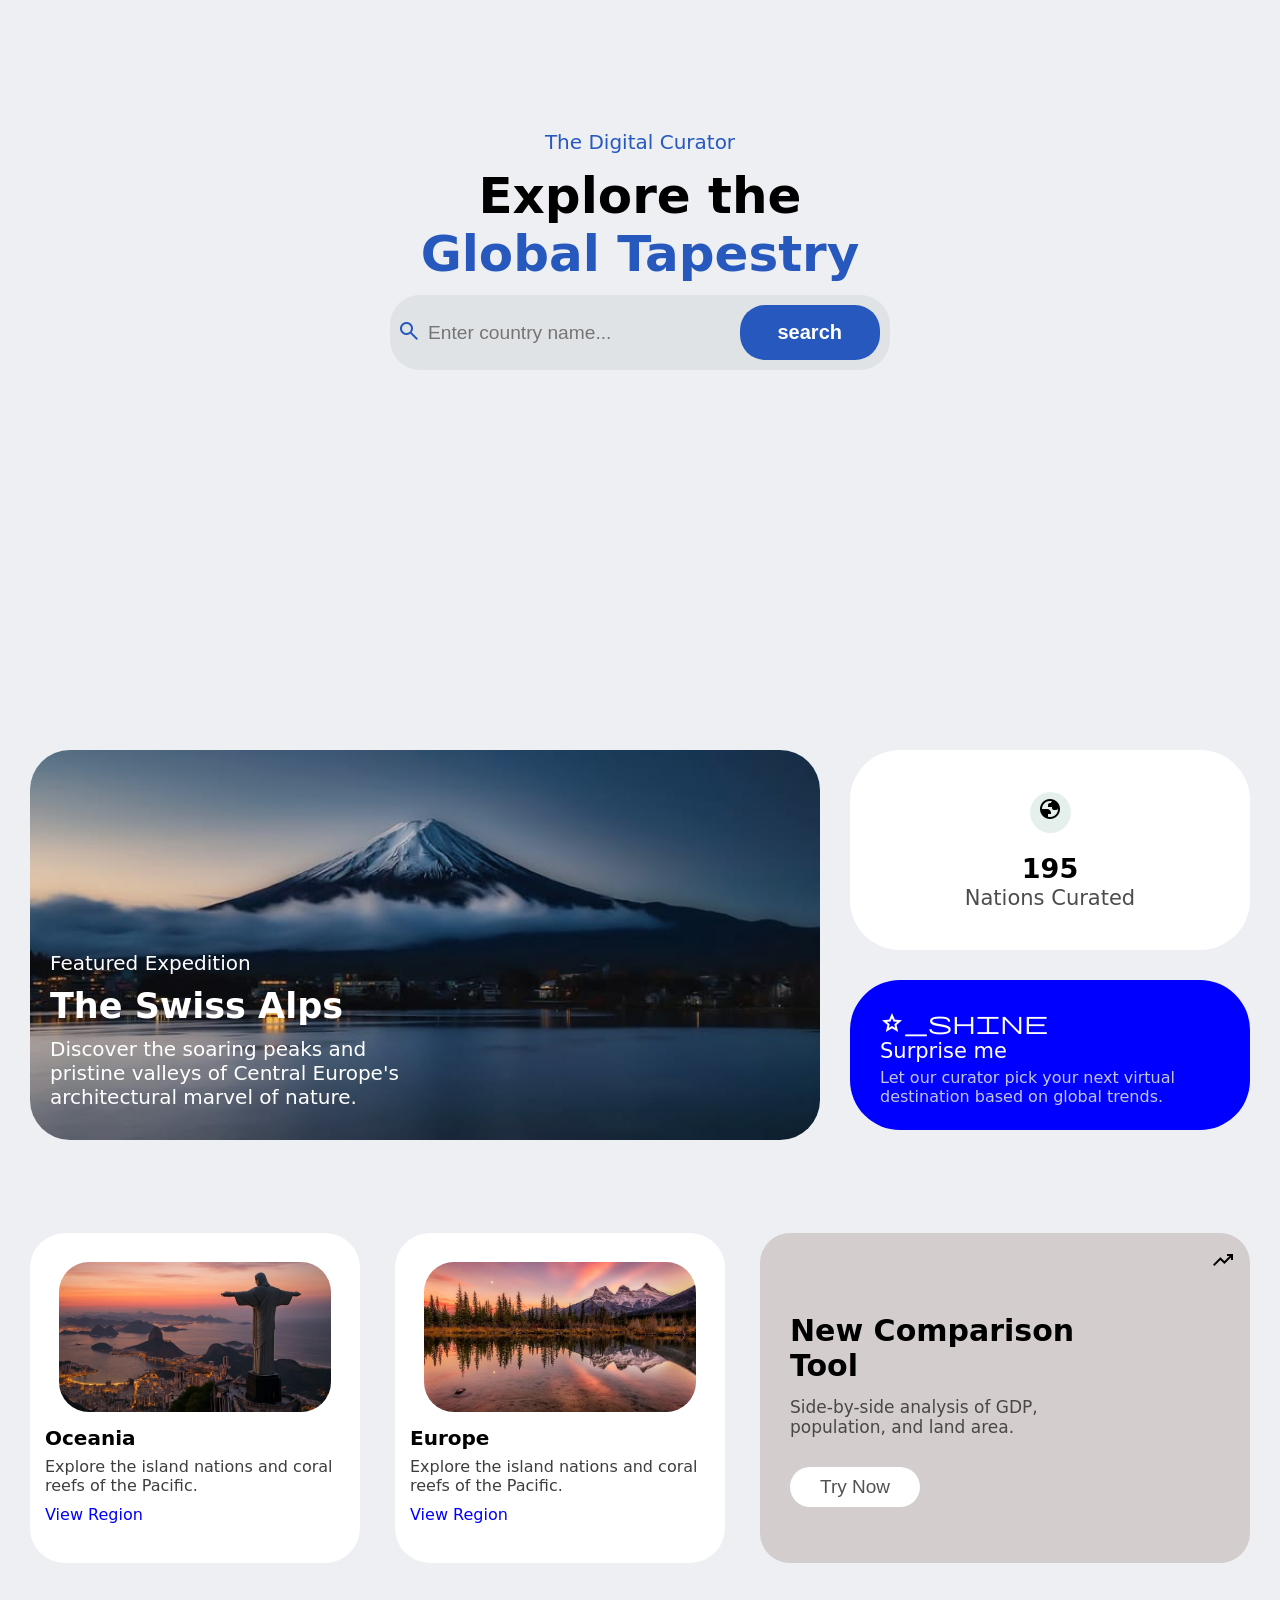
==== index.html @ da2cc4c3 "adding features" ====
<!DOCTYPE html>
<html lang="en">
<head>
    <meta charset="UTF-8">
    <meta name="viewport" content="width=device-width, initial-scale=1.0">
    <title>country finder</title>
    <link rel="stylesheet" href="style.css">
    <link href="https://fonts.googleapis.com/css2?family=Material+Icons" rel="stylesheet">
    <link href="https://fonts.googleapis.com/css2?family=Material+Symbols+Outlined" rel="stylesheet">
</head>
<body>

    <!-- search section -->
    <section class="searchsection">
        <div class="searchsection-child">
            <p class="searchsection-child-p">The Digital Curator</p>
            <h2>Explore the  <span>Global Tapestry</span></h2>
            <div class="searchbox">
                <p><span class="material-symbols-outlined">search</span></p>
                <input type="search" placeholder="Enter country name...">
                <button>search</button>
            </div>
        </div>
    </section>
    <!-- The Swiss Alps -->
     <section class="The-Swiss-Alps-section">
        <div class="The-Swiss-Alps-parent">
            <div class="The-Swiss-Alps-child">
                <div class="The-Swiss-Alps-child1-child">
                    <h5>Featured Expedition</h5>
                    <h2>The Swiss Alps</h2>
                    <p>Discover the soaring peaks and pristine valleys of Central Europe's architectural marvel of nature.</p>
                </div>
            </div>
            <div class="The-Swiss-Alps-child">
                <div class="The-Swiss-Alps-card">
                    <div class="earthicon"><span id="earthicon" class="material-symbols-outlined">globe</span></div>
                    <p class="earth-no">195</p>
                    <p class="nation-curated">Nations Curated</p>
                </div>
                <div class="The-Swiss-Alps-card">
                    <p class="ai-icon"><span class="material-symbols-outlined">star_shine</span></p>
                    <p class="Surprise-Me">Surprise me</p>
                    <p class="Surprise-Me-bio">Let our curator pick your next virtual destination based on global trends.</p>               
                </div>
            </div>
        </div>
     </section>
     <section class="section-3">
        <div class="section-3-container">
            <div class="section-3-card">
                <div class="nature-view"></div>
                <p class="region-name">Oceania</p>
                <p class="region-bio">Explore the island nations and coral reefs of the Pacific.</p>
                <p class="region-link">View Region</p>
            </div>
            <div class="section-3-card">
                <div class="nature-view" id="nature-view"></div>
                <p class="region-name">Europe</p>
                <p class="region-bio">Explore the island nations and coral reefs of the Pacific.</p>
                <p class="region-link">View Region</p>
            </div>
             <div class="section-3-card1">
                <div class="section-3-card-child">
                    <p class="compare-tool">New Comparison Tool</p>
                    <p class="compare-bio">Side-by-side analysis of GDP, population, and land area.</p>
                    <button>Try Now</button>
                </div>
                <div class="section-3-card-child">
                    <div><span class="material-symbols-outlined">trending_up</span></div>
                </div>
            </div>
        </div>
     </section>
    
</body>
</html>
---- style.css ----
*{
    padding: 0;
    margin: 0;
}
body{
    font-family: system-ui, -apple-system, BlinkMacSystemFont, 'Segoe UI', Roboto, Oxygen, Ubuntu, Cantarell, 'Open Sans', 'Helvetica Neue', sans-serif;
    background-color:  #edeff3;
}
.searchsection{
    align-items: center;
    display: flex;
    flex-direction: column;
    height: 80vh;
    background-color: transparent;
    text-align: center;
}
.searchsection-child{
    padding: 30px;
    max-width: 500px;
    height: 600px;
}
.searchsection-child-p{
    padding-top: 100px;
    font-weight: 500;
    font-size: 20px;
    color: #2658BE;
    margin-bottom: 13px;
}
.searchsection-child h2{
    color: black;
    font-size: 50px;
    margin-bottom: 12px;
}
.searchsection-child span{
    color: #2658BE;
}
.searchbox{
    box-sizing: border-box;
    display: flex;
    background-color: #E0E3E5;
    height: 75px;
    border-radius: 30px;
    align-items: center;
    justify-content: center;
    transition: all 0.2s ease-in-out;
}
.searchbox input{
    background-color: transparent;
    flex: 1;
    height: inherit;
    border: none;
    outline: none;
    font-size: 1.2rem;
}
.searchbox:focus-within{
    background-color: white;
}
.searchbox p{
    padding: 7px;
}
.searchbox button{
    padding: 16px 38px;
    margin-right: 10px;
    border: none;
    cursor: pointer;
    border-radius: 25px;
    font-weight: 600;
    font-size: 20px;
    background-color: #2658BE;
    color: white;
}

/* The Swiss Alps section */

.The-Swiss-Alps-section{
    height: fit-content;
}
.The-Swiss-Alps-parent{
    display: flex;
    flex-wrap: wrap;
    padding: 30px;
    gap: 30px;
}
.The-Swiss-Alps-child:first-child{
    margin-bottom: 30px;
    background-image: url(image/landscape\ 2.jpg);
    background-position: center;
    background-repeat: no-repeat;
    background-size: cover;
    height: 350px;
    border-radius: 40px;
    min-width: 300px;
    flex: 1;
    padding: 20px;
    color: white;
    transition: all 0.2s ease-in-out;
    display: flex;
}
.The-Swiss-Alps-child:first-child:hover{
    background-size: 120%;
}
.The-Swiss-Alps-child1-child{
    margin-top: auto;
    width: 350px;
}
.The-Swiss-Alps-child1-child h5{
    font-weight: 400;
    font-size: 20px;
    margin-bottom: 11px;
}
.The-Swiss-Alps-child1-child h2{
    font-weight: 700;
    font-size: 35px;
    margin-bottom: 11px;
}
.The-Swiss-Alps-child1-child p{
    font-weight: 400;
    font-size: 20px;
    margin-bottom: 11px;
}
.The-Swiss-Alps-child:last-child{
    display: flex;
    flex-direction: column;
    gap: 30px;
}
.The-Swiss-Alps-card{
    background-color: white;
    height: 150px;
    border-radius: 50px;
    text-align: center;
    max-width: 400px;
    padding: 25px;
}
.earthicon{
    align-items: center;
    justify-content: center;
    background-color: hsl(158, 27%, 92%);
    display: inline-block;
    height: 41px;
    width: 41px;
    margin-top: 17px;
    margin-bottom: 20px;
    border-radius: 50%;
    font-size: 25px;
}
#earthicon{
    transform: translatey(5px);
}
.earth-no{
    font-weight: 700;
    font-size: 27px;
    margin-bottom: 2px;
}
.nation-curated{
    font-weight: 300;
    font-size: 21px;
    margin-bottom: 5px;
    color: #4a4c4d;
}
.The-Swiss-Alps-card:last-child{
    background-color: blue;
    color: white;
    text-align: left;
    box-sizing: border-box;
    padding: 30px;
    cursor: pointer;

}
.Surprise-Me{
    font-size: 21px;
    font-weight: 500;
    margin-top: 1px;
    margin-bottom: 5px;
}
.Surprise-Me-bio{
    color: hsl(233, 26%, 81%);
}
.section-3{
    height: fit-content;
    padding-top: 3px;
    padding-bottom: 200px;
}
.section-3-container{
    display: flex;
    gap: 35px;
    flex-wrap: wrap;
    padding: 30px;
}
.section-3-card{
    display: block;
    background-color: white;
    width: 100%;
    max-width: 300px;
    height: 200px;
    height: 300px;
    border-radius: 35px;
    padding: 15px;
}
.nature-view{
    margin: 14px;
    border-radius: 30px;
    height: 150px;
    background-image: url(image/landscape\ 4.jpg);
    background-position: center;
    background-repeat: no-repeat;
    background-size: cover;
}

#nature-view{
    background-image: url(image/landscape\ picture.jpg);
}
.region-name{
    font-size: 20px;
    font-weight: bold;
    margin-bottom: 7px;
}
.region-bio{
    color: rgba(0, 0, 0, 0.76);
    font-size: 16px;
    margin-bottom: 10px;
}
.region-link{
    color: blue;
    font-weight: 500;
    font-size: 16px;
    cursor: pointer;
}
.section-3-card1{
    display: flex;
    background-color: rgb(212, 205, 205);
    flex: 1;
    height: 300px;
    border-radius: 30px;
    padding: 15px;
    min-width: 300px;
    justify-content: space-between;
}
.section-3-card-child:first-child{
    width: 300px;
    padding: 15px;
}
.compare-tool{
    font-size: 30px;
    font-weight: 600;
    margin-bottom: 14px;
    margin-top: 50px;
}
.compare-bio{
    color: rgba(0, 0, 0, 0.658);
    font-size: 17px;
    font-weight: 400;
}
.section-3-card-child:first-child button{
    background-color: white;
    margin-top: 30px;
    width: 130px;
    height: 40px;
    border: none;
    border-radius: 30px;
    font-weight: 500;
    font-size: 19px;
    color: rgba(0, 0, 0, 0.678);
    transition: all 0.1s ease-in-out;
}
.section-3-card-child:first-child button:hover{
    background-color: #E0E3E5;
}
.section-3-card-child{
    align-items: center;
    justify-content: center;
}


/* for tablet view  */
@media screen and (max-width: 830px){
    .The-Swiss-Alps-card{
        align-items: center;
        justify-content: center;
        min-width: none;
        max-width: 1000px;
    }
    .section-3-card{
        align-items: center;
        justify-content: center;
        min-width: none;
        max-width: 1000px;
    }
}

/* for mobile view (large size)  */
@media screen and (max-width: 483px){
    .searchsection-child{
        padding: 15px;
        max-width: 400px;
        height: 400px;
    }
    .searchbox input{
        width: 50%;
        font-size: 1rem;
    }
}

/* for mobile view (medium size)  */
@media screen and (max-width: 377px){
    .searchsection-child-p{
        font-size: 17px;
        font-weight: 400;
    }
    .searchsection-child h2{
        font-size: 35px;
        font-weight: 600;
    }
    .searchbox{
        height: 55px;
        border-radius: 25px;
    }
    .searchbox button{
        padding: 8px 24px;
    }
    .The-Swiss-Alps-child1-child p{
    font-size: 17px;
    margin-bottom: 9px;
    }
    .The-Swiss-Alps-child1-child h2{
    font-weight: 600;
    font-size: 32px;
    margin-bottom: 9px;
    }
    .The-Swiss-Alps-child1-child h5{
    font-size: 17px;
    margin-bottom: 9px;
    }
    .Surprise-Me-bio{
        font-size: 15px;
        line-height: 1;
    }
}
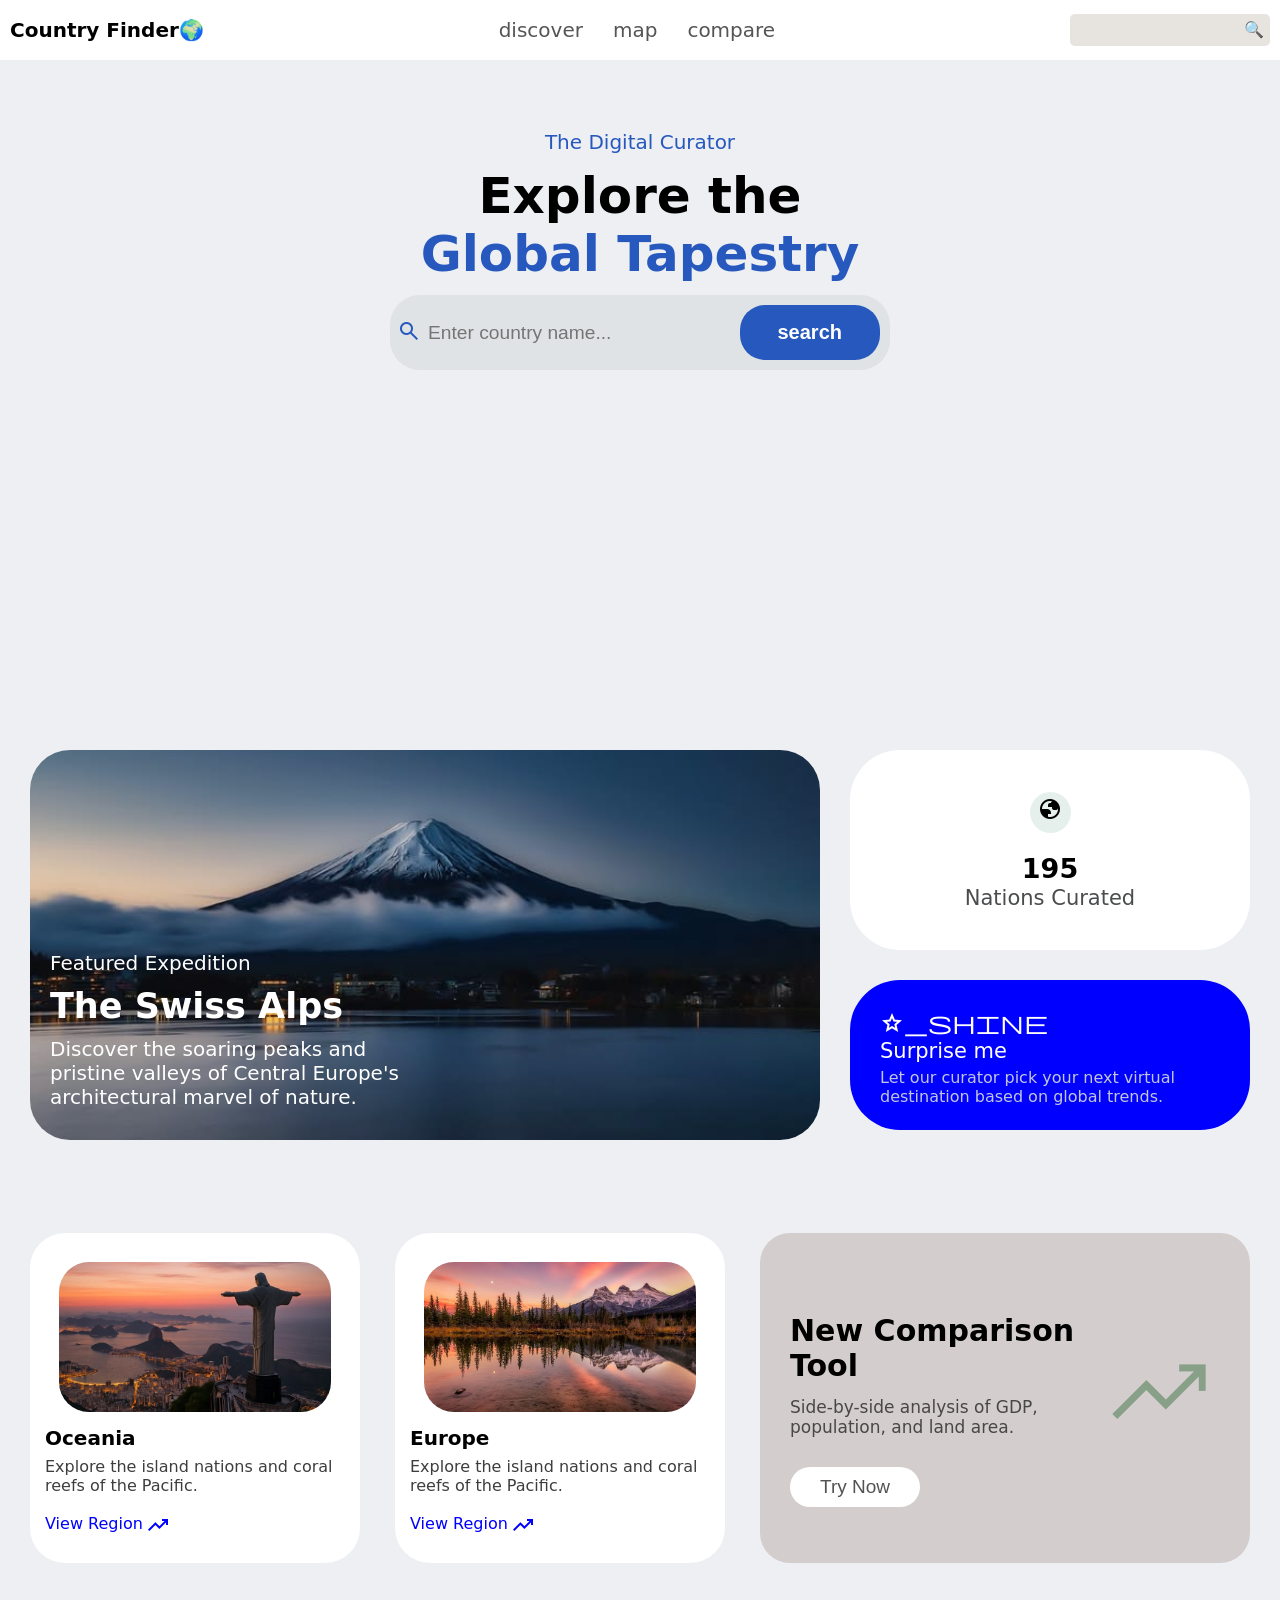
==== commit 82883a14: "adding new page" ====
--- a/index.html
+++ b/index.html
@@ -17,8 +17,8 @@
             <h2>Explore the  <span>Global Tapestry</span></h2>
             <div class="searchbox">
                 <p><span class="material-symbols-outlined">search</span></p>
-                <input type="search" placeholder="Enter country name...">
-                <button>search</button>
+                <input autocomplete="off" id="input" type="search" placeholder="Enter country name...">
+                <button onclick="searchcountry()">search</button>
             </div>
         </div>
     </section>
@@ -52,26 +52,31 @@
                 <div class="nature-view"></div>
                 <p class="region-name">Oceania</p>
                 <p class="region-bio">Explore the island nations and coral reefs of the Pacific.</p>
-                <p class="region-link">View Region</p>
+                <p class="region-link">View Region<span id="trendingup" class="material-symbols-outlined">trending_up</span></p>
             </div>
             <div class="section-3-card">
                 <div class="nature-view" id="nature-view"></div>
                 <p class="region-name">Europe</p>
                 <p class="region-bio">Explore the island nations and coral reefs of the Pacific.</p>
-                <p class="region-link">View Region</p>
+                <p class="region-link">View Region<span id="trendingup" class="material-symbols-outlined">trending_up</span></p>
             </div>
-             <div class="section-3-card1">
+             <div id="trending_up1" class="section-3-card1">
                 <div class="section-3-card-child">
                     <p class="compare-tool">New Comparison Tool</p>
                     <p class="compare-bio">Side-by-side analysis of GDP, population, and land area.</p>
                     <button>Try Now</button>
                 </div>
-                <div class="section-3-card-child">
-                    <div><span class="material-symbols-outlined">trending_up</span></div>
+                <div  class="section-3-card-child">
+                    <div><span id="trending_up" class="material-symbols-outlined">trending_up</span></div>
                 </div>
             </div>
         </div>
      </section>
+    <div id="navbar"></div>
+
+
+     <script src="navbar.js"></script>
+     <script src="script.js"></script>
     
 </body>
 </html>
--- a/style.css
+++ b/style.css
@@ -164,7 +164,6 @@
     box-sizing: border-box;
     padding: 30px;
     cursor: pointer;
-
 }
 .Surprise-Me{
     font-size: 21px;
@@ -195,6 +194,7 @@
     height: 300px;
     border-radius: 35px;
     padding: 15px;
+    transition: all 0.5s ease-in-out;
 }
 .nature-view{
     margin: 14px;
@@ -265,11 +265,22 @@
 .section-3-card-child:first-child button:hover{
     background-color: #E0E3E5;
 }
-.section-3-card-child{
-    align-items: center;
-    justify-content: center;
-}
-
+#trending_up1:hover #trending_up{
+    color: green;
+}
+#trending_up{
+    transition: all 0.1s ease-in-out;
+    margin-top: 87px;
+    transform: translatex(-20px);
+    font-size: 7rem;
+    color: rgb(136, 160, 136);
+}
+#trendingup{
+    transform: translatey(8px) translatex(3px);
+}
+.section-3-card:hover #trendingup{
+    transform: translatex(9px);
+}
 
 /* for tablet view  */
 @media screen and (max-width: 830px){
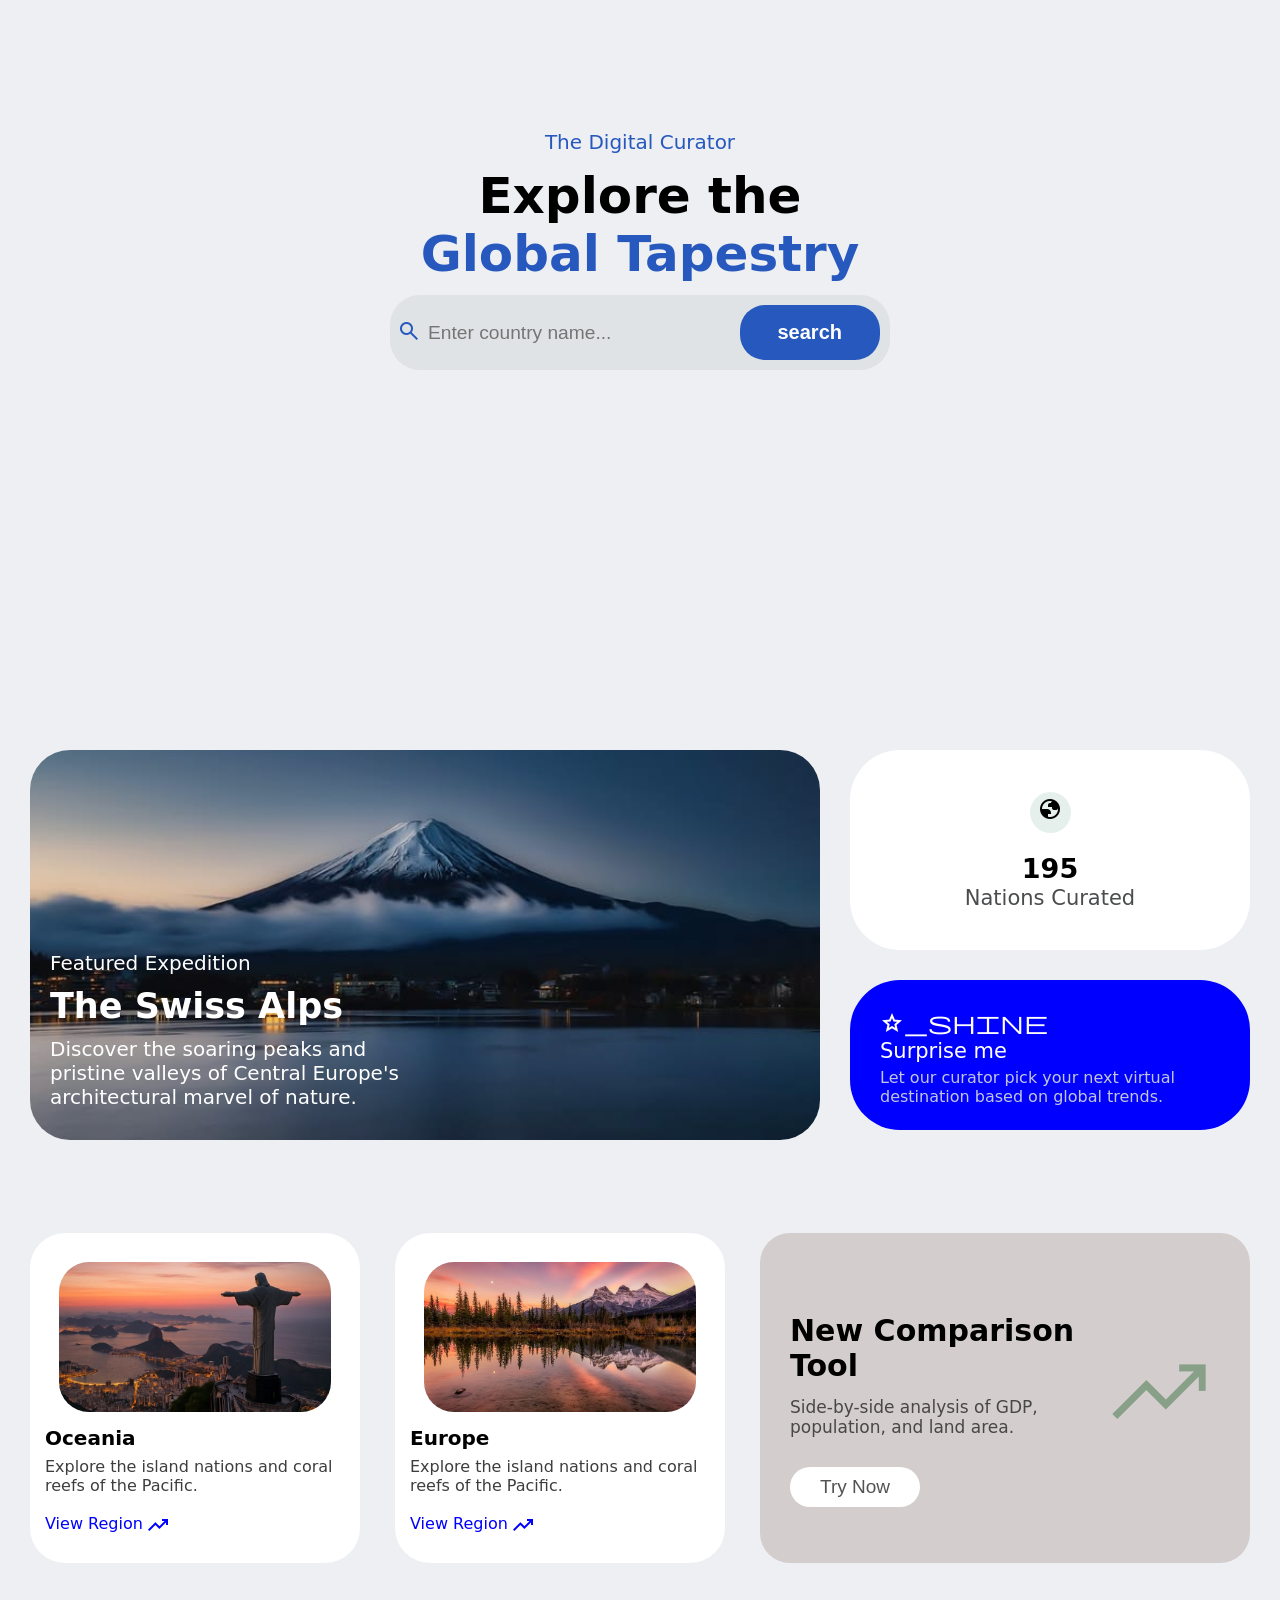
==== commit 3154087f: "adding javascript function" ====
--- a/index.html
+++ b/index.html
@@ -10,6 +10,7 @@
 </head>
 <body>
 
+    
     <!-- search section -->
     <section class="searchsection">
         <div class="searchsection-child">
@@ -75,7 +76,7 @@
     <div id="navbar"></div>
 
 
-     <script src="navbar.js"></script>
+     <!-- <script src="navbar.js"></script> -->
      <script src="script.js"></script>
     
 </body>
--- a/style.css
+++ b/style.css
@@ -89,7 +89,7 @@
     background-size: cover;
     height: 350px;
     border-radius: 40px;
-    min-width: 300px;
+    min-width: 150px;
     flex: 1;
     padding: 20px;
     color: white;
@@ -232,7 +232,7 @@
     height: 300px;
     border-radius: 30px;
     padding: 15px;
-    min-width: 300px;
+    min-width: 200px;
     justify-content: space-between;
 }
 .section-3-card-child:first-child{
@@ -345,4 +345,7 @@
         font-size: 15px;
         line-height: 1;
     }
+    .The-Swiss-Alps-child:first-child{
+        width: 200px !important;
+    }
 }
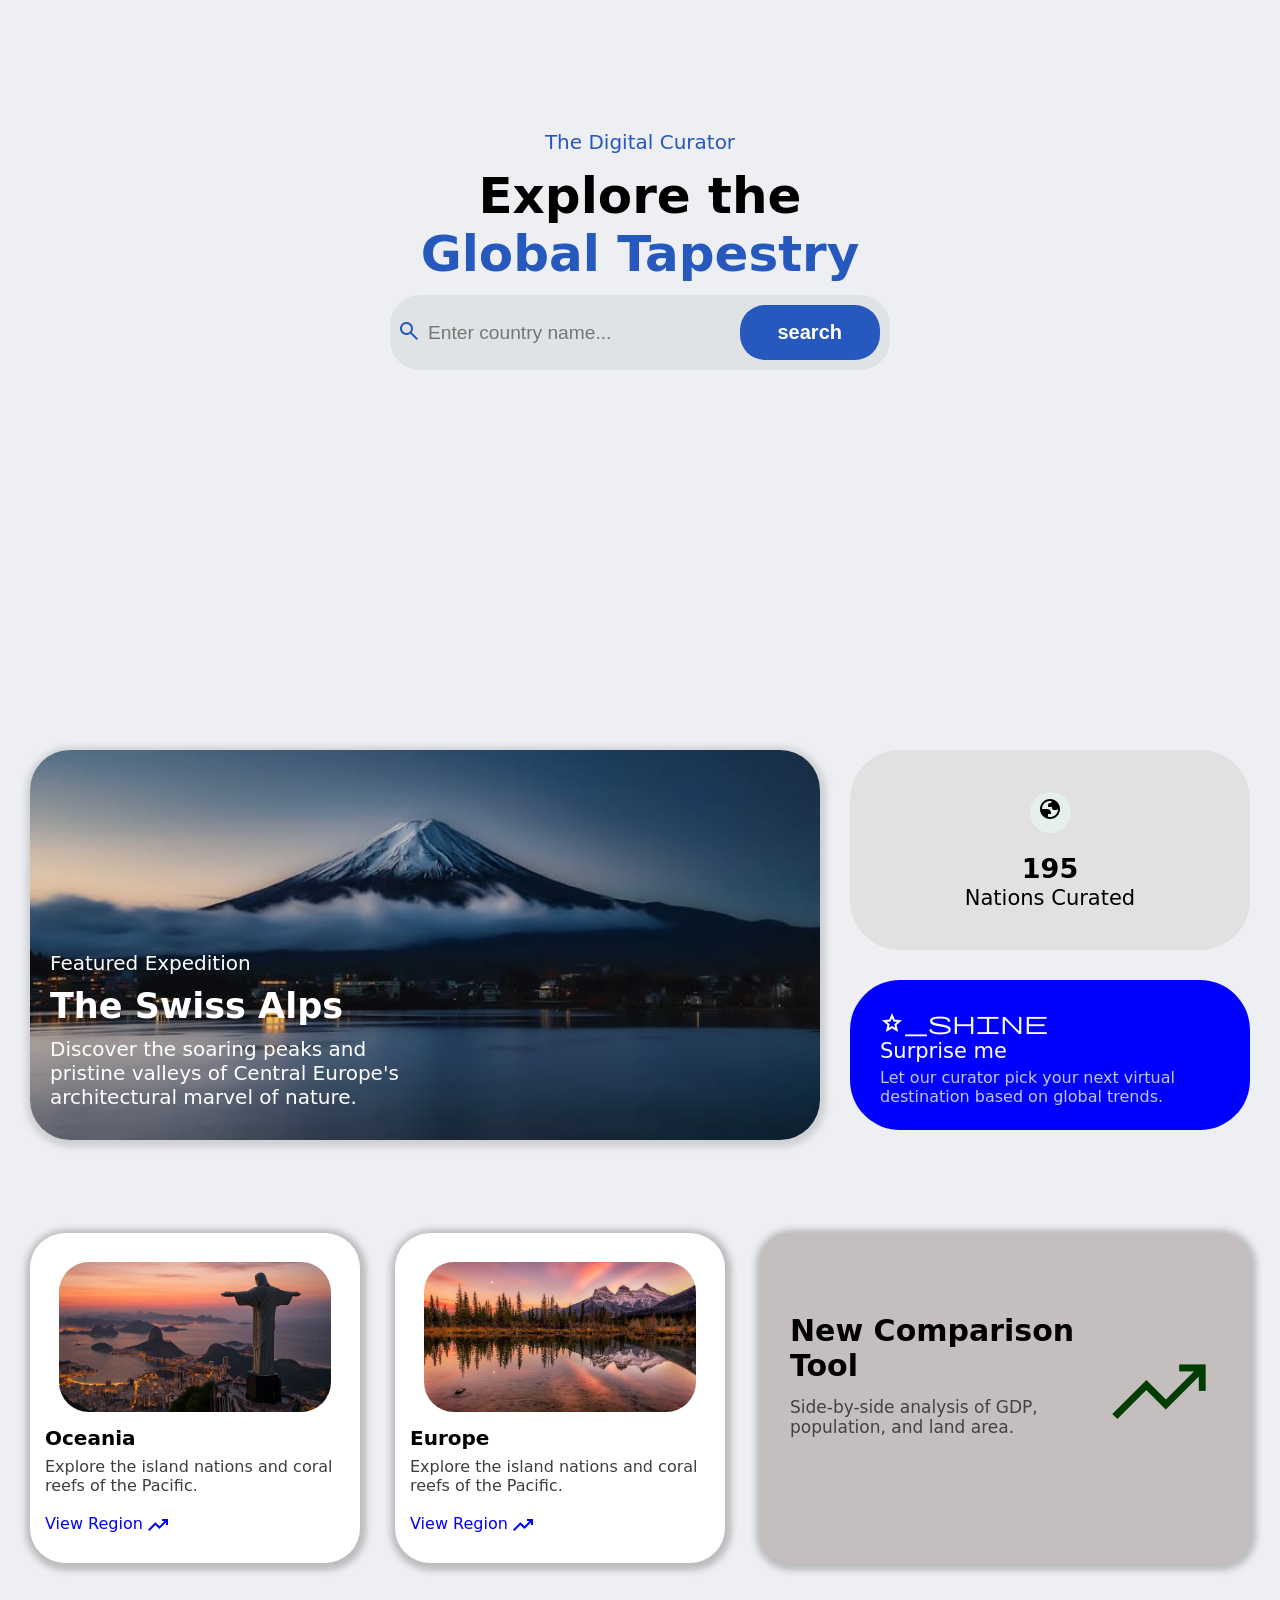
==== commit 38992a8c: "fixing bug" ====
--- a/index.html
+++ b/index.html
@@ -65,7 +65,7 @@
                 <div class="section-3-card-child">
                     <p class="compare-tool">New Comparison Tool</p>
                     <p class="compare-bio">Side-by-side analysis of GDP, population, and land area.</p>
-                    <button>Try Now</button>
+                    <!-- <button>Try Now</button> -->
                 </div>
                 <div  class="section-3-card-child">
                     <div><span id="trending_up" class="material-symbols-outlined">trending_up</span></div>
--- a/style.css
+++ b/style.css
@@ -68,7 +68,16 @@
     font-size: 20px;
     background-color: #2658BE;
     color: white;
-}
+    transition: all 0.2s ease-in-out;
+}
+.searchbox button:hover{
+    box-shadow: -1px 3px 3px 2px rgb(170, 169, 169);
+}
+.searchbox button:active{
+    box-shadow: -1px 0px 3px 2px rgb(170, 169, 169);
+    transform: translateY(5px);
+}
+
 
 /* The Swiss Alps section */
 
@@ -95,10 +104,12 @@
     color: white;
     transition: all 0.2s ease-in-out;
     display: flex;
+    box-shadow: 1px 2px 6px 5px rgba(156, 156, 156, 0.377);
 }
 .The-Swiss-Alps-child:first-child:hover{
-    background-size: 120%;
-}
+    transform: translateY(-5px);
+}
+
 .The-Swiss-Alps-child1-child{
     margin-top: auto;
     width: 350px;
@@ -124,12 +135,13 @@
     gap: 30px;
 }
 .The-Swiss-Alps-card{
-    background-color: white;
+    background-color: rgba(223, 219, 219, 0.712);
     height: 150px;
     border-radius: 50px;
     text-align: center;
     max-width: 400px;
     padding: 25px;
+    transition: all 0.2s ease-in-out;
 }
 .earthicon{
     align-items: center;
@@ -155,7 +167,9 @@
     font-weight: 300;
     font-size: 21px;
     margin-bottom: 5px;
-    color: #4a4c4d;
+}
+.The-Swiss-Alps-card:first-child:hover{
+    background-color: rgb(255, 255, 255);
 }
 .The-Swiss-Alps-card:last-child{
     background-color: blue;
@@ -164,6 +178,9 @@
     box-sizing: border-box;
     padding: 30px;
     cursor: pointer;
+}
+.The-Swiss-Alps-card:last-child:hover{
+    background-color: rgba(0, 0, 255, 0.822);
 }
 .Surprise-Me{
     font-size: 21px;
@@ -195,6 +212,8 @@
     border-radius: 35px;
     padding: 15px;
     transition: all 0.5s ease-in-out;
+    box-shadow: 1px 2px 6px 5px rgba(156, 156, 156, 0.377),
+                1px 2px 6px 5px rgba(156, 156, 156, 0.377);
 }
 .nature-view{
     margin: 14px;
@@ -226,8 +245,10 @@
     cursor: pointer;
 }
 .section-3-card1{
-    display: flex;
-    background-color: rgb(212, 205, 205);
+        box-shadow: 1px 2px 6px 5px rgba(156, 156, 156, 0.377),
+                1px 2px 6px 5px rgba(156, 156, 156, 0.377);
+    display: flex;
+    background-color: rgb(197, 190, 190);
     flex: 1;
     height: 300px;
     border-radius: 30px;
@@ -273,7 +294,7 @@
     margin-top: 87px;
     transform: translatex(-20px);
     font-size: 7rem;
-    color: rgb(136, 160, 136);
+    color: rgb(1, 61, 1);
 }
 #trendingup{
     transform: translatey(8px) translatex(3px);
@@ -309,6 +330,9 @@
         width: 50%;
         font-size: 1rem;
     }
+    .section-3-card1{
+        height: 350px !important;
+    }
 }
 
 /* for mobile view (medium size)  */
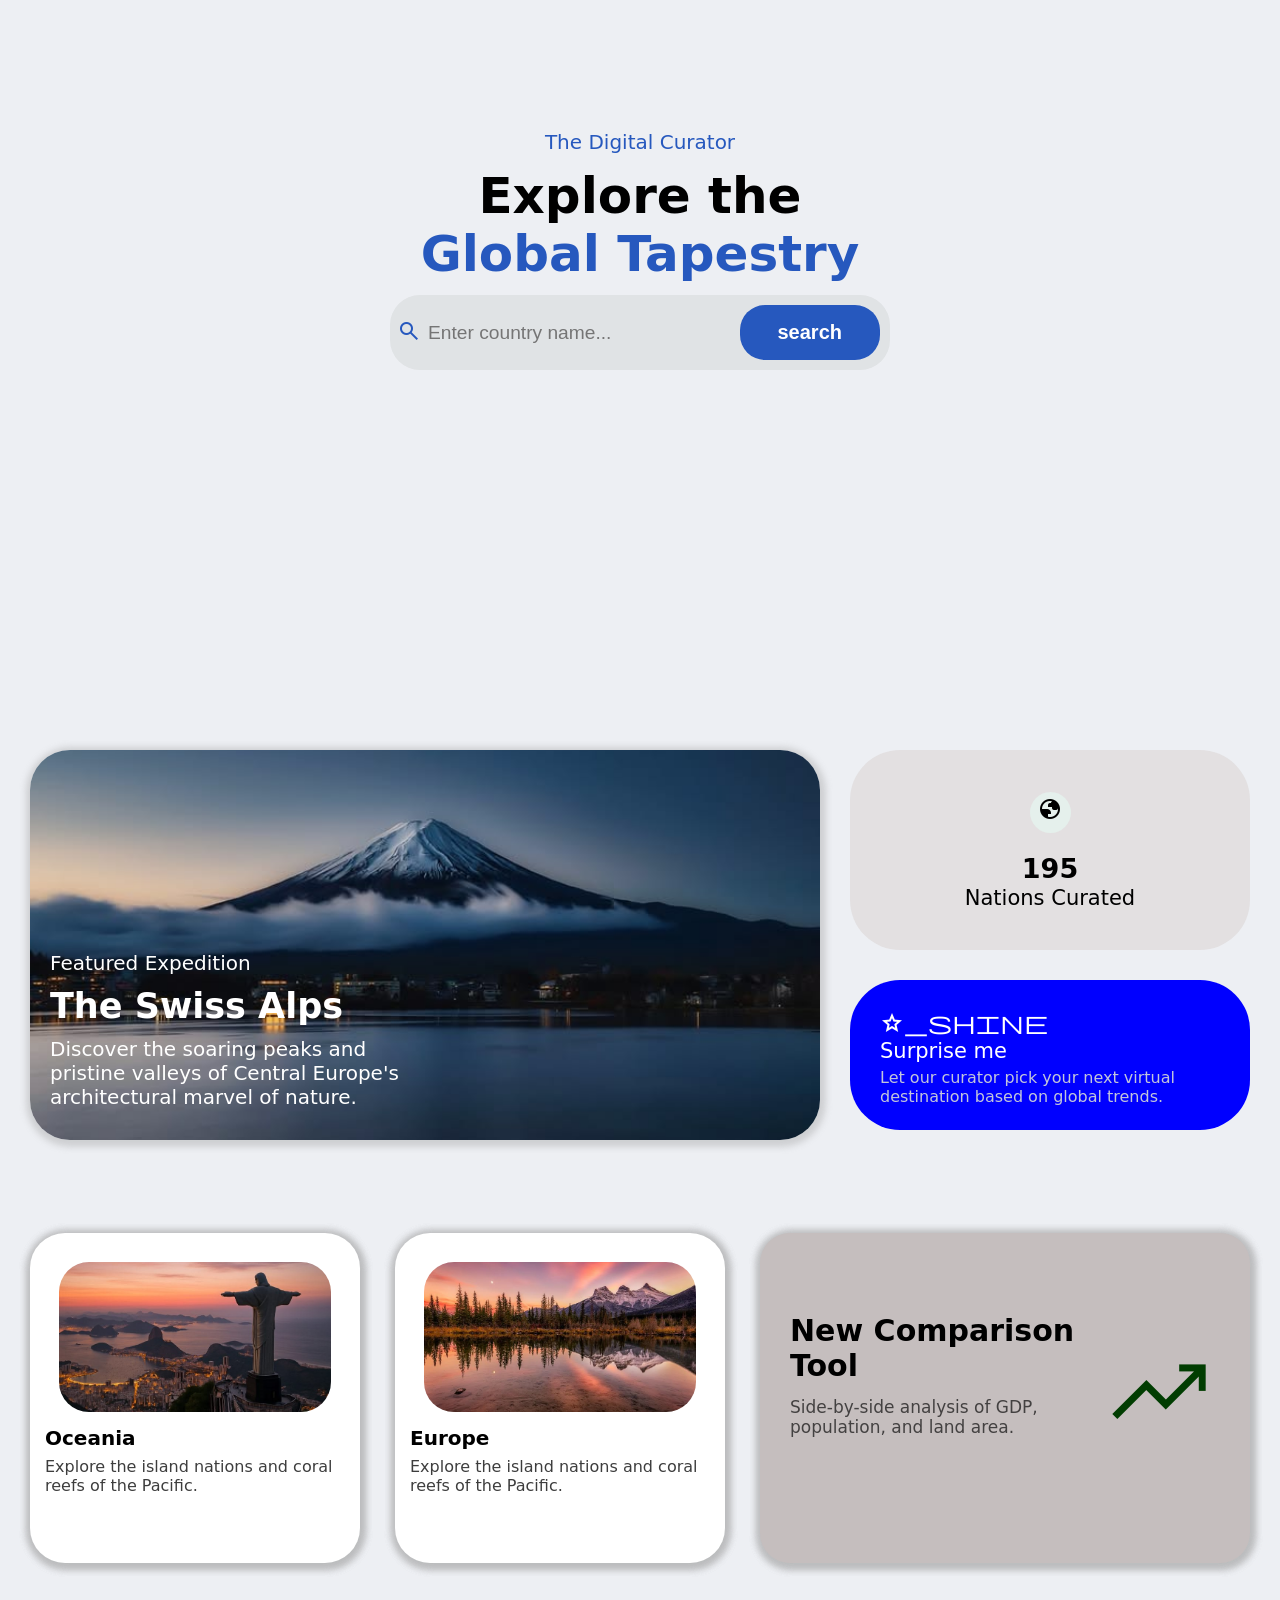
==== commit 22cffdb2: "fixing bug" ====
--- a/index.html
+++ b/index.html
@@ -53,13 +53,13 @@
                 <div class="nature-view"></div>
                 <p class="region-name">Oceania</p>
                 <p class="region-bio">Explore the island nations and coral reefs of the Pacific.</p>
-                <p class="region-link">View Region<span id="trendingup" class="material-symbols-outlined">trending_up</span></p>
+                <!-- <p class="region-link">View Region<span id="trendingup" class="material-symbols-outlined">trending_up</span></p> -->
             </div>
             <div class="section-3-card">
                 <div class="nature-view" id="nature-view"></div>
                 <p class="region-name">Europe</p>
                 <p class="region-bio">Explore the island nations and coral reefs of the Pacific.</p>
-                <p class="region-link">View Region<span id="trendingup" class="material-symbols-outlined">trending_up</span></p>
+                <!-- <p class="region-link">View Region<span id="trendingup" class="material-symbols-outlined">trending_up</span></p> -->
             </div>
              <div id="trending_up1" class="section-3-card1">
                 <div class="section-3-card-child">
